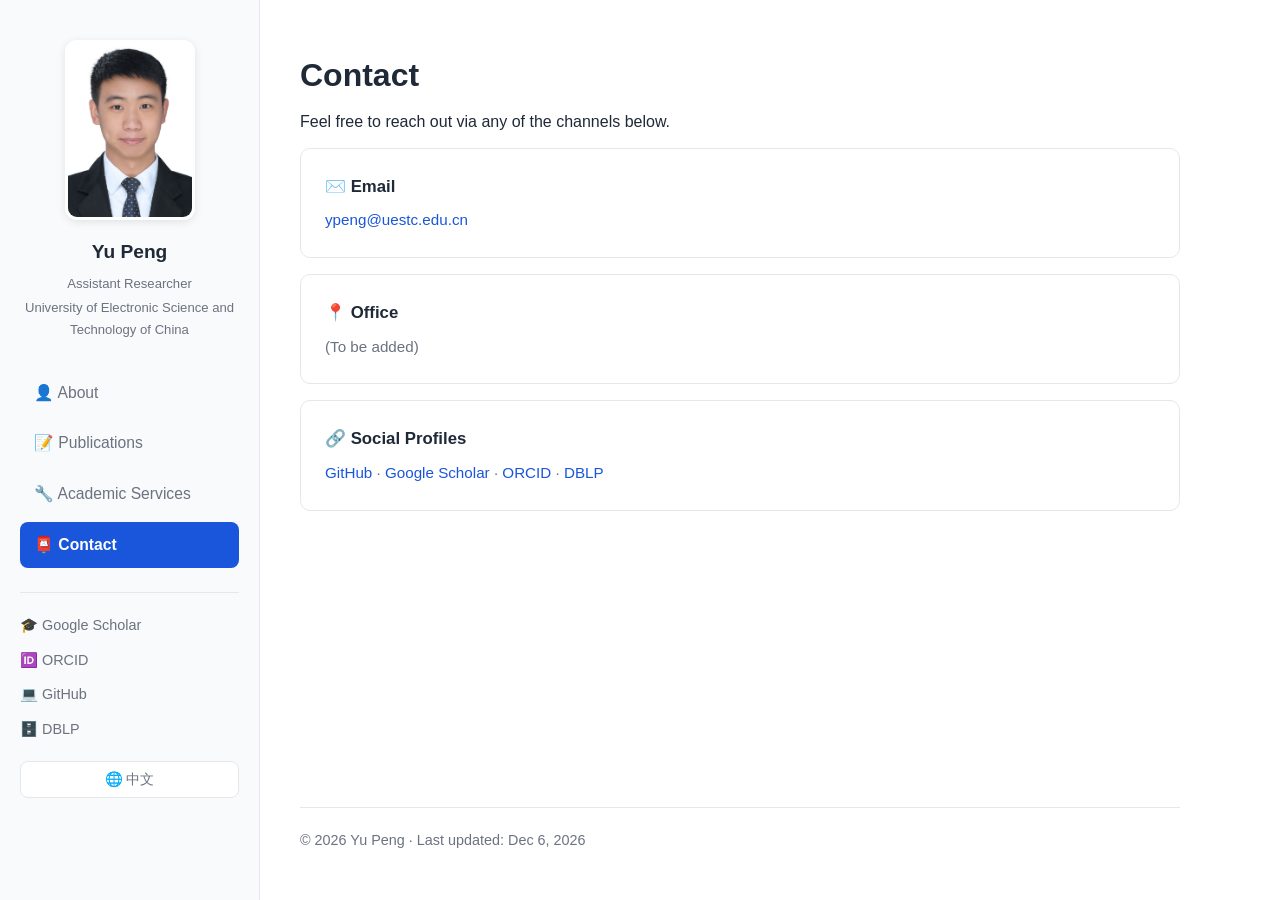
==== contact.html @ 8cf86e8b "Add files via upload" ====
<!DOCTYPE html>
<html lang="en">
<head>
  <meta charset="UTF-8">
  <meta name="viewport" content="width=device-width, initial-scale=1.0">
  <title>Yu Peng | Contact</title>
  <link rel="stylesheet" href="style.css">
</head>
<body>
  <div class="layout">
    <aside class="sidebar">
      <div class="avatar"><img src="avatar.jpg" alt="Yu Peng"></div>
      <div class="name i18n-name">Yu Peng</div>
      <div class="name-sub">
        <span data-zh="助理研究员" data-en="Assistant Researcher">助理研究员</span>
        <span data-zh="电子科技大学" data-en="University of Electronic Science and Technology of China">电子科技大学</span>
      </div>
      <ul class="nav-links">
        <li><a href="index.html"><span data-zh="👤 个人简介" data-en="👤 About">👤 个人简介</span></a></li>
        <li><a href="publications.html"><span data-zh="📝 论文发表" data-en="📝 Publications">📝 论文发表</span></a></li>
        <li><a href="services.html"><span data-zh="🔧 学术服务" data-en="🔧 Academic Services">🔧 学术服务</span></a></li>
        <li><a href="contact.html" class="active"><span data-zh="📮 联系方式" data-en="📮 Contact">📮 联系方式</span></a></li>
      </ul>
      <div class="social">
        <a href="https://scholar.google.com/citations?user=GIQSGzsAAAAJ&hl=zh-CN">🎓 Google Scholar</a>
        <a href="https://orcid.org/0000-0002-2949-9728">🆔 ORCID</a>
        <a href="https://github.com/yupeng-uestc">💻 GitHub</a>
        <a href="https://dblp.org/pid/85/5580-3.html">🗄️ DBLP</a>
      </div>
      <button id="lang-toggle" class="lang-btn">🌐 中文</button>
    </aside>

    <main class="content">
      <h1 data-zh="联系方式" data-en="Contact">Contact</h1>
      <p data-zh="欢迎通过以下方式与我联系交流。"
         data-en="Feel free to reach out via any of the channels below.">Feel free to reach out via any of the channels below.</p>

      <div class="contact-card">
        <h3>✉️ <span data-zh="邮箱" data-en="Email">Email</span></h3>
        <p><a href="mailto:ypeng@uestc.edu.cn">ypeng@uestc.edu.cn</a></p>
      </div>

      <div class="contact-card">
        <h3>📍 <span data-zh="办公室" data-en="Office">Office</span></h3>
        <p data-zh="（待补充）" data-en="(To be added)">(To be added)</p>
      </div>

      <div class="contact-card">
       <h3>🔗 <span data-zh="社交主页" data-en="Social Profiles">Social Profiles</span></h3>
       <p>
        <a href="https://github.com/yupeng-uestc">GitHub</a> ·
        <a href="https://scholar.google.com/citations?user=GIQSGzsAAAAJ&hl=zh-CN">Google Scholar</a> ·
        <a href="https://orcid.org/0000-0002-2949-9728">ORCID</a> ·
        <a href="https://dblp.org/pid/85/5580-3.html">DBLP</a>
  </p>
</div>

      <footer>
        <span data-zh="© 2026 彭宇 · Last updated: " data-en="© 2026 Yu Peng · Last updated: ">© 2026 Yu Peng · Last updated: </span><span id="last-updated"></span>
      </footer>
    </main>
  </div>
  <script src="i18n.js"></script>
  <script src="lastupdated.js"></script>
</body>
</html>
---- style.css ----
:root {
  --primary: #1a56db;
  --dark: #1f2937;
  --gray: #6b7280;
  --border: #e5e7eb;
  --sidebar-bg: #f9fafb;
}

* { margin: 0; padding: 0; box-sizing: border-box; }

body {
  font-family: "Segoe UI", "PingFang SC", "Microsoft YaHei", sans-serif;
  color: var(--dark);
  line-height: 1.7;
  background: #fff;
}

a { color: var(--primary); text-decoration: none; }
a:hover { text-decoration: underline; }

/* ========== 布局：左侧导航 + 右侧内容 ========== */
.layout {
  display: flex;
  min-height: 100vh;
}

/* ---- 左侧导航栏 ---- */
.sidebar {
  width: 260px;
  flex-shrink: 0;
  background: var(--sidebar-bg);
  border-right: 1px solid var(--border);
  padding: 40px 20px;
  position: sticky;
  top: 0;
  height: 100vh;
}

/* 头像：圆角矩形 */
.sidebar .avatar { text-align: center; margin-bottom: 8px; }
.sidebar .avatar img {
  width: 130px; height: 180px;
  border-radius: 12px;               /* 圆角矩形 */
  object-fit: cover;
  border: 3px solid #fff;
  box-shadow: 0 2px 8px rgba(0,0,0,.1);
}

.sidebar .name {
  text-align: center; font-weight: 700; font-size: 1.2rem; margin-bottom: 4px;
}
.sidebar .name-sub {
  text-align: center;
  color: var(--gray);
  font-size: .82rem;
  margin-bottom: 28px;
  display: flex;
  flex-direction: column;   /* 纵向排列 */
  gap: 2px;                 /* 两行之间的间距 */
}


.nav-links { list-style: none; }
.nav-links li { margin-bottom: 4px; }
.nav-links a {
  display: flex; align-items: center; gap: 10px;
  padding: 10px 14px; border-radius: 8px;
  color: var(--gray); font-size: .98rem;
  transition: background .15s, color .15s;
}
.nav-links a:hover { background: #eef2ff; color: var(--primary); text-decoration: none; }
.nav-links a.active { background: var(--primary); color: #fff; font-weight: 600; }

/* 社交链接：竖排 */
.sidebar .social {
  margin-top: 24px;
  padding-top: 20px;
  border-top: 1px solid var(--border);
  display: flex;
  flex-direction: column;
  gap: 10px;
  font-size: .9rem;
}
.sidebar .social a {
  color: var(--gray);
  transition: color .15s;
}
.sidebar .social a:hover { color: var(--primary); text-decoration: none; }

/* ---- 右侧内容区（flex 纵向布局，用于固定页脚） ---- */
.content {
  flex: 1;
  max-width: 960px;
  padding: 48px 40px;
  display: flex;
  flex-direction: column;
}
.content h1 { font-size: 2rem; margin-bottom: 6px; }
.content h2 {
  font-size: 1.4rem; margin: 36px 0 16px;
  padding-bottom: 8px; border-bottom: 1px solid var(--border);
}
.content p { margin-bottom: 12px; }

/* ---- 论文列表（bullet 一行一篇） ---- */
.pub-list { list-style: none; }
.pub-list li {
  padding: 12px 0 12px 20px;
  border-bottom: 1px solid var(--border);
  position: relative;
}
.pub-list li::before {
  content: "•";
  position: absolute; left: 4px;
  color: var(--primary); font-weight: 700;
}
.pub-list li:last-child { border-bottom: none; }
.pub-title { font-weight: 600; }
.pub-meta { font-size: .92rem; color: var(--gray); }
.pub-meta .venue { color: var(--primary); font-weight: 600; }
.pub-links { font-size: .88rem; }
.pub-links a { margin-right: 10px; }

/* ---- 联系卡片 ---- */
.contact-card {
  border: 1px solid var(--border); border-radius: 10px;
  padding: 24px; margin-bottom: 16px;
}
.contact-card h3 { font-size: 1.05rem; margin-bottom: 6px; }
.contact-card p { color: var(--gray); font-size: .95rem; margin: 0; }

/* ---- 页脚：自动固定在视口底端 ---- */
footer {
  border-top: 1px solid var(--border);
  margin-top: auto;
  padding-top: 20px;
  color: var(--gray);
  font-size: .9rem;
}

/* ---- 移动端适配：侧栏变顶部导航 ---- */
@media (max-width: 768px) {
  .layout { flex-direction: column; }
  .sidebar {
    width: 100%; height: auto; position: static;
    border-right: none; border-bottom: 1px solid var(--border);
    padding: 24px 20px;
  }
  .nav-links { display: flex; flex-wrap: wrap; justify-content: center; gap: 4px; }
  .nav-links li { margin: 0; }
  .sidebar .social { border-top: none; padding-top: 12px; }
  .content { padding: 32px 20px; }
}

/* ---- 语言切换按钮 ---- */
.lang-btn {
  margin-top: 20px; padding: 8px 14px;
  border: 1px solid var(--border); border-radius: 8px;
  background: #fff; color: var(--gray);
  font-size: .9rem; cursor: pointer; width: 100%;
  transition: background .15s, color .15s;
}
.lang-btn:hover { background: #eef2ff; color: var(--primary); }

/* ---- 学术服务列表 ---- */
.service-list { padding-left: 1.4rem; line-height: 2.1; }
.service-list li { list-style: disc; }

/* ---- 论文说明行 ---- */
.pub-note { color: var(--gray); font-size: .9rem; }
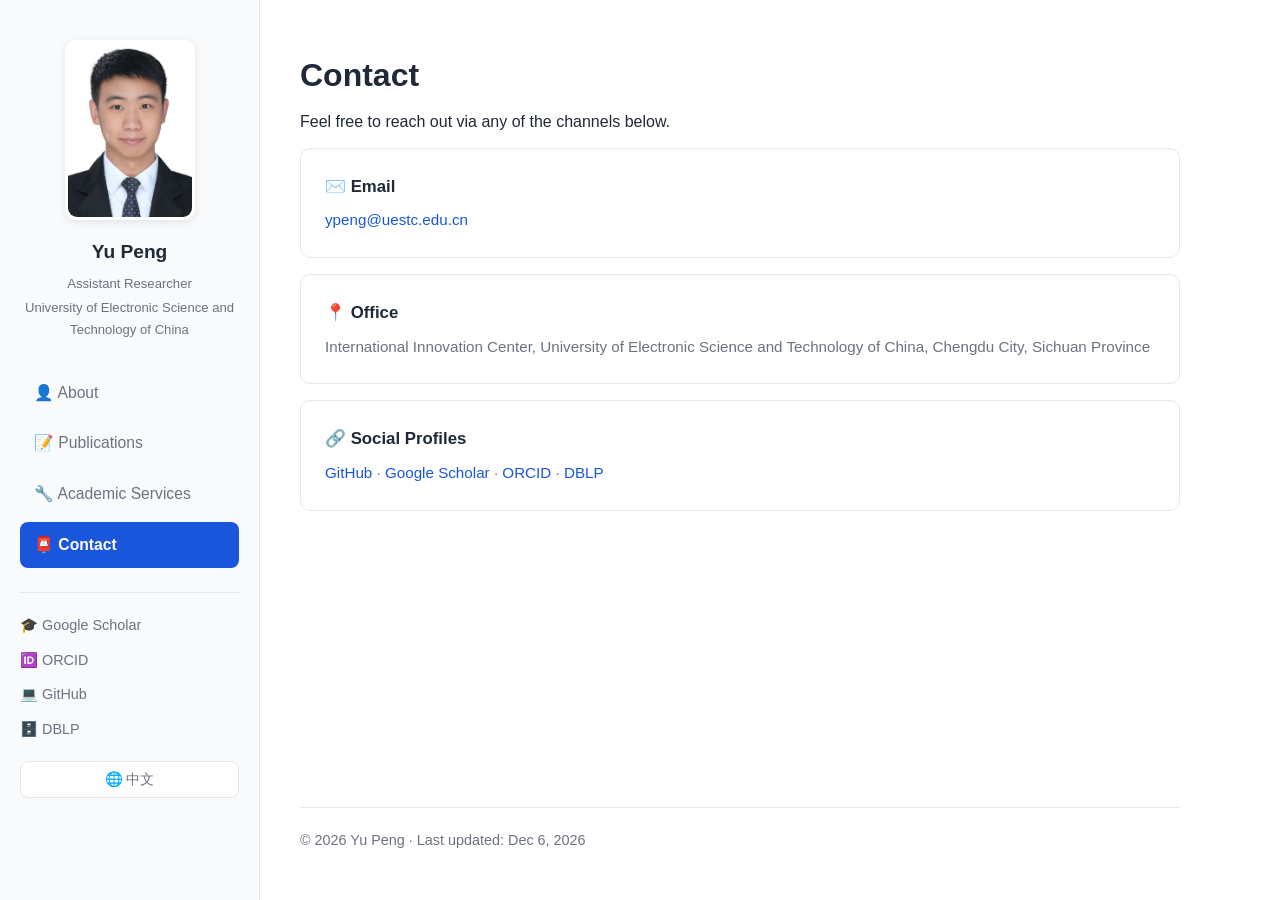
==== commit b25ce18f: "Update contact.html" ====
--- a/contact.html
+++ b/contact.html
@@ -42,7 +42,7 @@
 
       <div class="contact-card">
         <h3>📍 <span data-zh="办公室" data-en="Office">Office</span></h3>
-        <p data-zh="（待补充）" data-en="(To be added)">(To be added)</p>
+        <p data-zh="四川省成都市电子科技大学（清水河校区）国际创新中心" data-en="International Innovation Center, University of Electronic Science and Technology of China, Chengdu City, Sichuan Province ">International Innovation Center, University of Electronic Science and Technology of China, Chengdu City, Sichuan Province </p>
       </div>
 
       <div class="contact-card">
